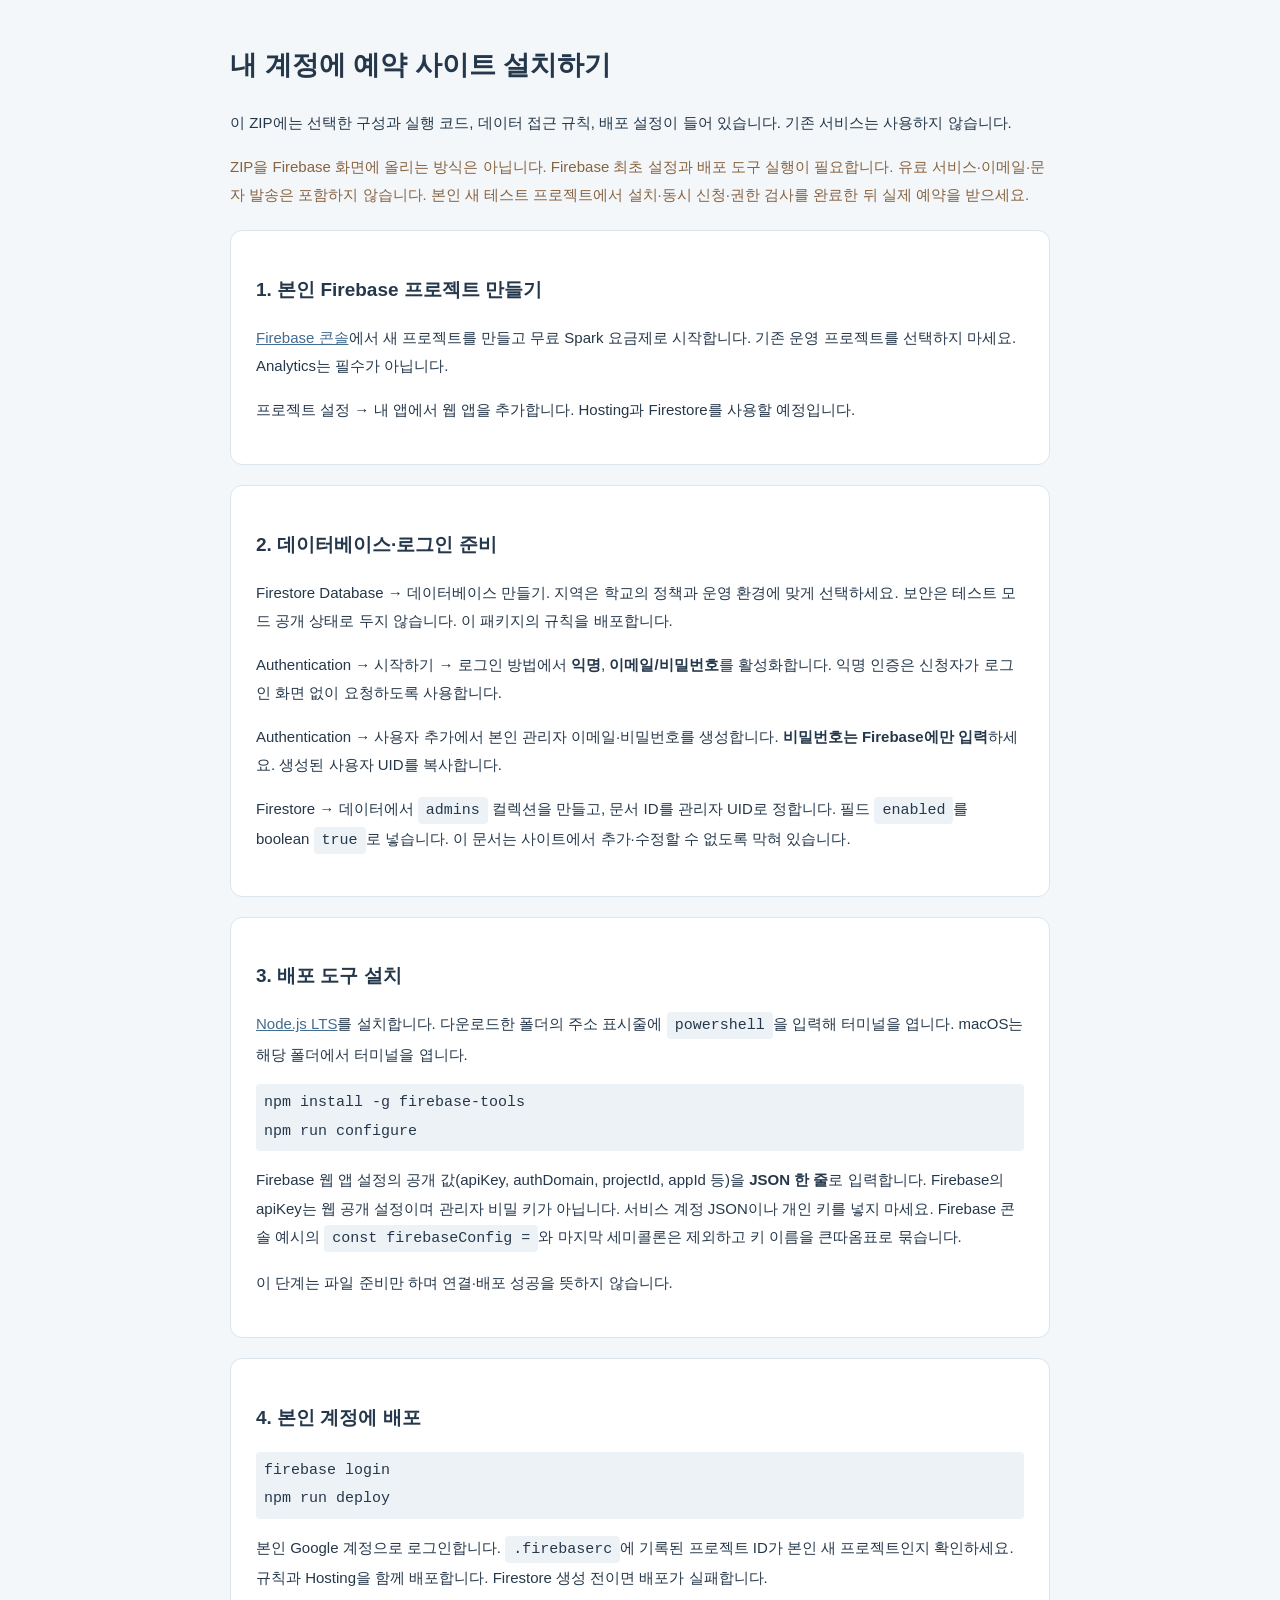
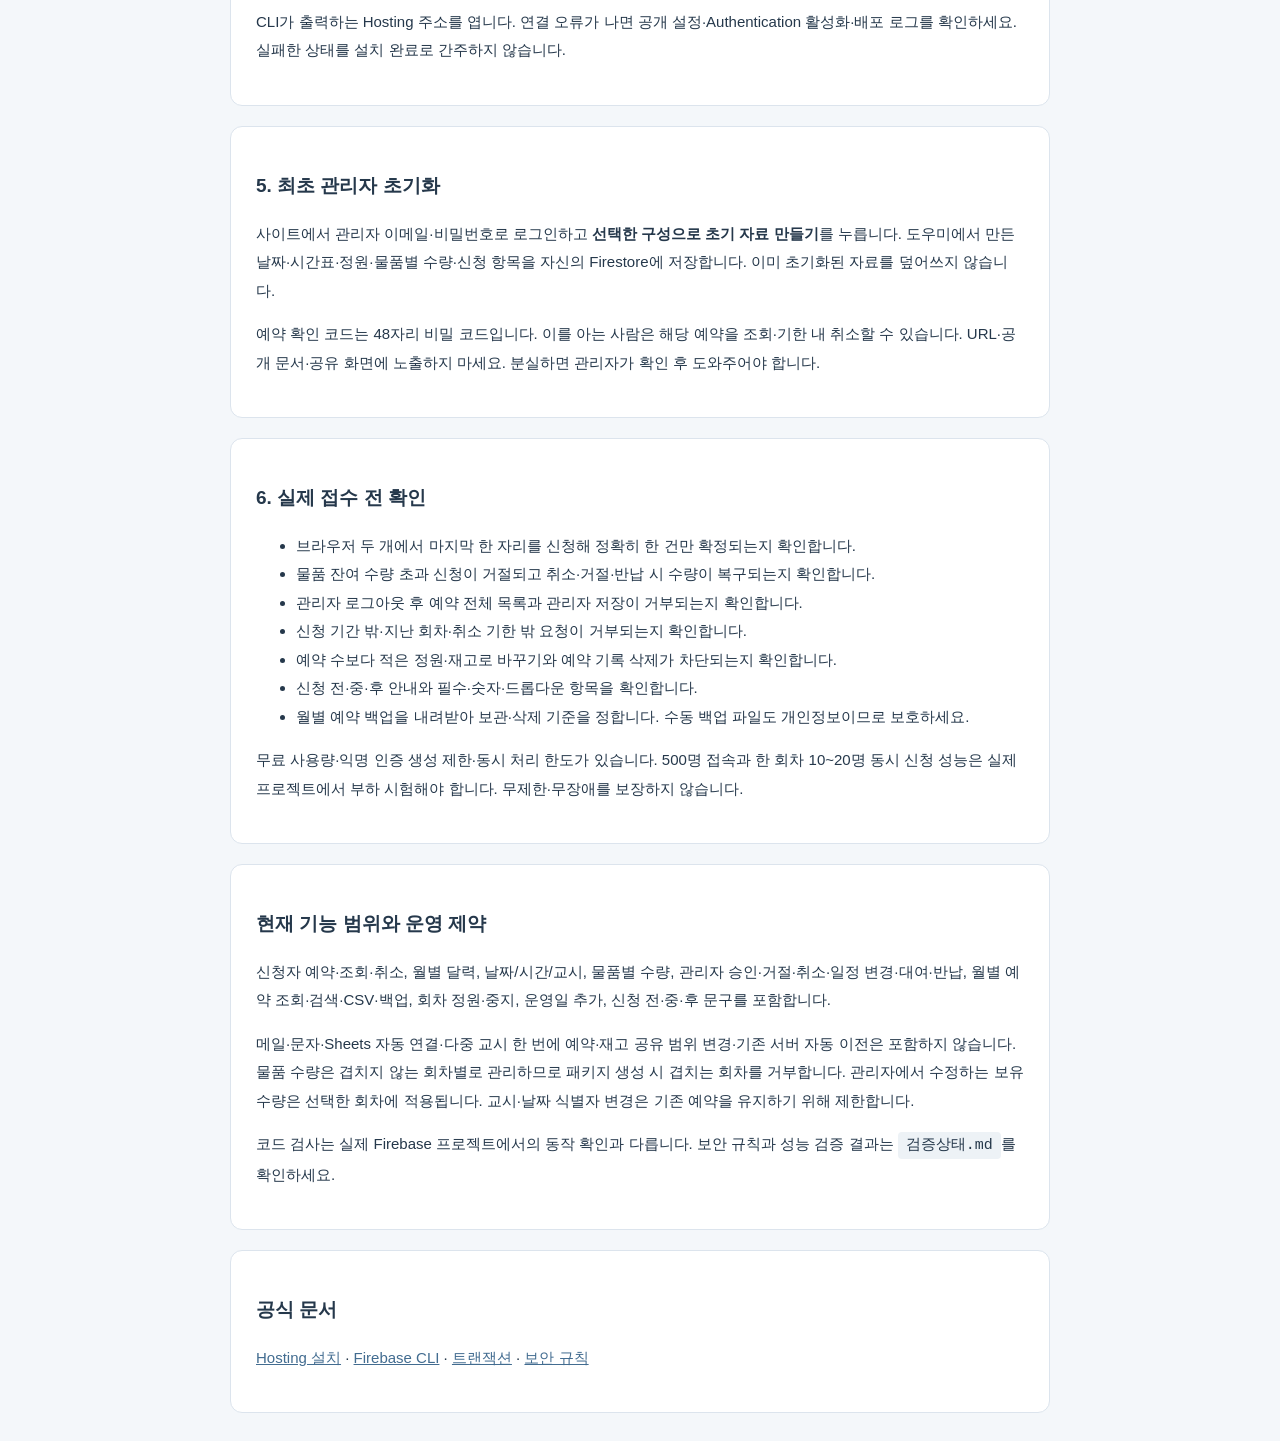
==== firebase-template/시작하기.html @ 532980a5 "Publish booking site builder with Firebase package downloads" ====
<!doctype html><html lang="ko"><meta charset="utf-8"><meta name="viewport" content="width=device-width,initial-scale=1"><title>내 Firebase에 예약 사이트 설치하기</title><style>body{font:15px/1.9 'Malgun Gothic',sans-serif;margin:40px auto;max-width:820px;padding:0 22px;color:#25384b;background:#f4f7fa}section{background:#fff;padding:25px;margin:20px 0;border:1px solid #dce4ed;border-radius:12px}h1{font-size:27px}h2{font-size:19px}code,pre{background:#edf2f6;padding:5px 8px;border-radius:4px;white-space:pre-wrap}a{color:#426c90}.note{color:#876340}</style><h1>내 계정에 예약 사이트 설치하기</h1><p>이 ZIP에는 선택한 구성과 실행 코드, 데이터 접근 규칙, 배포 설정이 들어 있습니다. 기존 서비스는 사용하지 않습니다.</p><p class="note">ZIP을 Firebase 화면에 올리는 방식은 아닙니다. Firebase 최초 설정과 배포 도구 실행이 필요합니다. 유료 서비스·이메일·문자 발송은 포함하지 않습니다. 본인 새 테스트 프로젝트에서 설치·동시 신청·권한 검사를 완료한 뒤 실제 예약을 받으세요.</p><section><h2>1. 본인 Firebase 프로젝트 만들기</h2><p><a href="https://console.firebase.google.com/" target="_blank" rel="noopener">Firebase 콘솔</a>에서 새 프로젝트를 만들고 무료 Spark 요금제로 시작합니다. 기존 운영 프로젝트를 선택하지 마세요. Analytics는 필수가 아닙니다.</p><p>프로젝트 설정 → 내 앱에서 웹 앱을 추가합니다. Hosting과 Firestore를 사용할 예정입니다.</p></section><section><h2>2. 데이터베이스·로그인 준비</h2><p>Firestore Database → 데이터베이스 만들기. 지역은 학교의 정책과 운영 환경에 맞게 선택하세요. 보안은 테스트 모드 공개 상태로 두지 않습니다. 이 패키지의 규칙을 배포합니다.</p><p>Authentication → 시작하기 → 로그인 방법에서 <strong>익명</strong>, <strong>이메일/비밀번호</strong>를 활성화합니다. 익명 인증은 신청자가 로그인 화면 없이 요청하도록 사용합니다.</p><p>Authentication → 사용자 추가에서 본인 관리자 이메일·비밀번호를 생성합니다. <strong>비밀번호는 Firebase에만 입력</strong>하세요. 생성된 사용자 UID를 복사합니다.</p><p>Firestore → 데이터에서 <code>admins</code> 컬렉션을 만들고, 문서 ID를 관리자 UID로 정합니다. 필드 <code>enabled</code>를 boolean <code>true</code>로 넣습니다. 이 문서는 사이트에서 추가·수정할 수 없도록 막혀 있습니다.</p></section><section><h2>3. 배포 도구 설치</h2><p><a href="https://nodejs.org/" target="_blank" rel="noopener">Node.js LTS</a>를 설치합니다. 다운로드한 폴더의 주소 표시줄에 <code>powershell</code>을 입력해 터미널을 엽니다. macOS는 해당 폴더에서 터미널을 엽니다.</p><pre>npm install -g firebase-tools
npm run configure</pre><p>Firebase 웹 앱 설정의 공개 값(apiKey, authDomain, projectId, appId 등)을 <strong>JSON 한 줄</strong>로 입력합니다. Firebase의 apiKey는 웹 공개 설정이며 관리자 비밀 키가 아닙니다. 서비스 계정 JSON이나 개인 키를 넣지 마세요. Firebase 콘솔 예시의 <code>const firebaseConfig =</code>와 마지막 세미콜론은 제외하고 키 이름을 큰따옴표로 묶습니다.</p><p>이 단계는 파일 준비만 하며 연결·배포 성공을 뜻하지 않습니다.</p></section><section><h2>4. 본인 계정에 배포</h2><pre>firebase login
npm run deploy</pre><p>본인 Google 계정으로 로그인합니다. <code>.firebaserc</code>에 기록된 프로젝트 ID가 본인 새 프로젝트인지 확인하세요. 규칙과 Hosting을 함께 배포합니다. Firestore 생성 전이면 배포가 실패합니다.</p><p>CLI가 출력하는 Hosting 주소를 엽니다. 연결 오류가 나면 공개 설정·Authentication 활성화·배포 로그를 확인하세요. 실패한 상태를 설치 완료로 간주하지 않습니다.</p></section><section><h2>5. 최초 관리자 초기화</h2><p>사이트에서 관리자 이메일·비밀번호로 로그인하고 <strong>선택한 구성으로 초기 자료 만들기</strong>를 누릅니다. 도우미에서 만든 날짜·시간표·정원·물품별 수량·신청 항목을 자신의 Firestore에 저장합니다. 이미 초기화된 자료를 덮어쓰지 않습니다.</p><p>예약 확인 코드는 48자리 비밀 코드입니다. 이를 아는 사람은 해당 예약을 조회·기한 내 취소할 수 있습니다. URL·공개 문서·공유 화면에 노출하지 마세요. 분실하면 관리자가 확인 후 도와주어야 합니다.</p></section><section><h2>6. 실제 접수 전 확인</h2><ul><li>브라우저 두 개에서 마지막 한 자리를 신청해 정확히 한 건만 확정되는지 확인합니다.</li><li>물품 잔여 수량 초과 신청이 거절되고 취소·거절·반납 시 수량이 복구되는지 확인합니다.</li><li>관리자 로그아웃 후 예약 전체 목록과 관리자 저장이 거부되는지 확인합니다.</li><li>신청 기간 밖·지난 회차·취소 기한 밖 요청이 거부되는지 확인합니다.</li><li>예약 수보다 적은 정원·재고로 바꾸기와 예약 기록 삭제가 차단되는지 확인합니다.</li><li>신청 전·중·후 안내와 필수·숫자·드롭다운 항목을 확인합니다.</li><li>월별 예약 백업을 내려받아 보관·삭제 기준을 정합니다. 수동 백업 파일도 개인정보이므로 보호하세요.</li></ul><p>무료 사용량·익명 인증 생성 제한·동시 처리 한도가 있습니다. 500명 접속과 한 회차 10~20명 동시 신청 성능은 실제 프로젝트에서 부하 시험해야 합니다. 무제한·무장애를 보장하지 않습니다.</p></section><section><h2>현재 기능 범위와 운영 제약</h2><p>신청자 예약·조회·취소, 월별 달력, 날짜/시간/교시, 물품별 수량, 관리자 승인·거절·취소·일정 변경·대여·반납, 월별 예약 조회·검색·CSV·백업, 회차 정원·중지, 운영일 추가, 신청 전·중·후 문구를 포함합니다.</p><p>메일·문자·Sheets 자동 연결·다중 교시 한 번에 예약·재고 공유 범위 변경·기존 서버 자동 이전은 포함하지 않습니다. 물품 수량은 겹치지 않는 회차별로 관리하므로 패키지 생성 시 겹치는 회차를 거부합니다. 관리자에서 수정하는 보유 수량은 선택한 회차에 적용됩니다. 교시·날짜 식별자 변경은 기존 예약을 유지하기 위해 제한합니다.</p><p>코드 검사는 실제 Firebase 프로젝트에서의 동작 확인과 다릅니다. 보안 규칙과 성능 검증 결과는 <code>검증상태.md</code>를 확인하세요.</p></section><section><h2>공식 문서</h2><p><a href="https://firebase.google.com/docs/hosting/quickstart">Hosting 설치</a> · <a href="https://firebase.google.com/docs/cli">Firebase CLI</a> · <a href="https://firebase.google.com/docs/firestore/manage-data/transactions">트랜잭션</a> · <a href="https://firebase.google.com/docs/firestore/security/rules-conditions">보안 규칙</a></p></section></html>
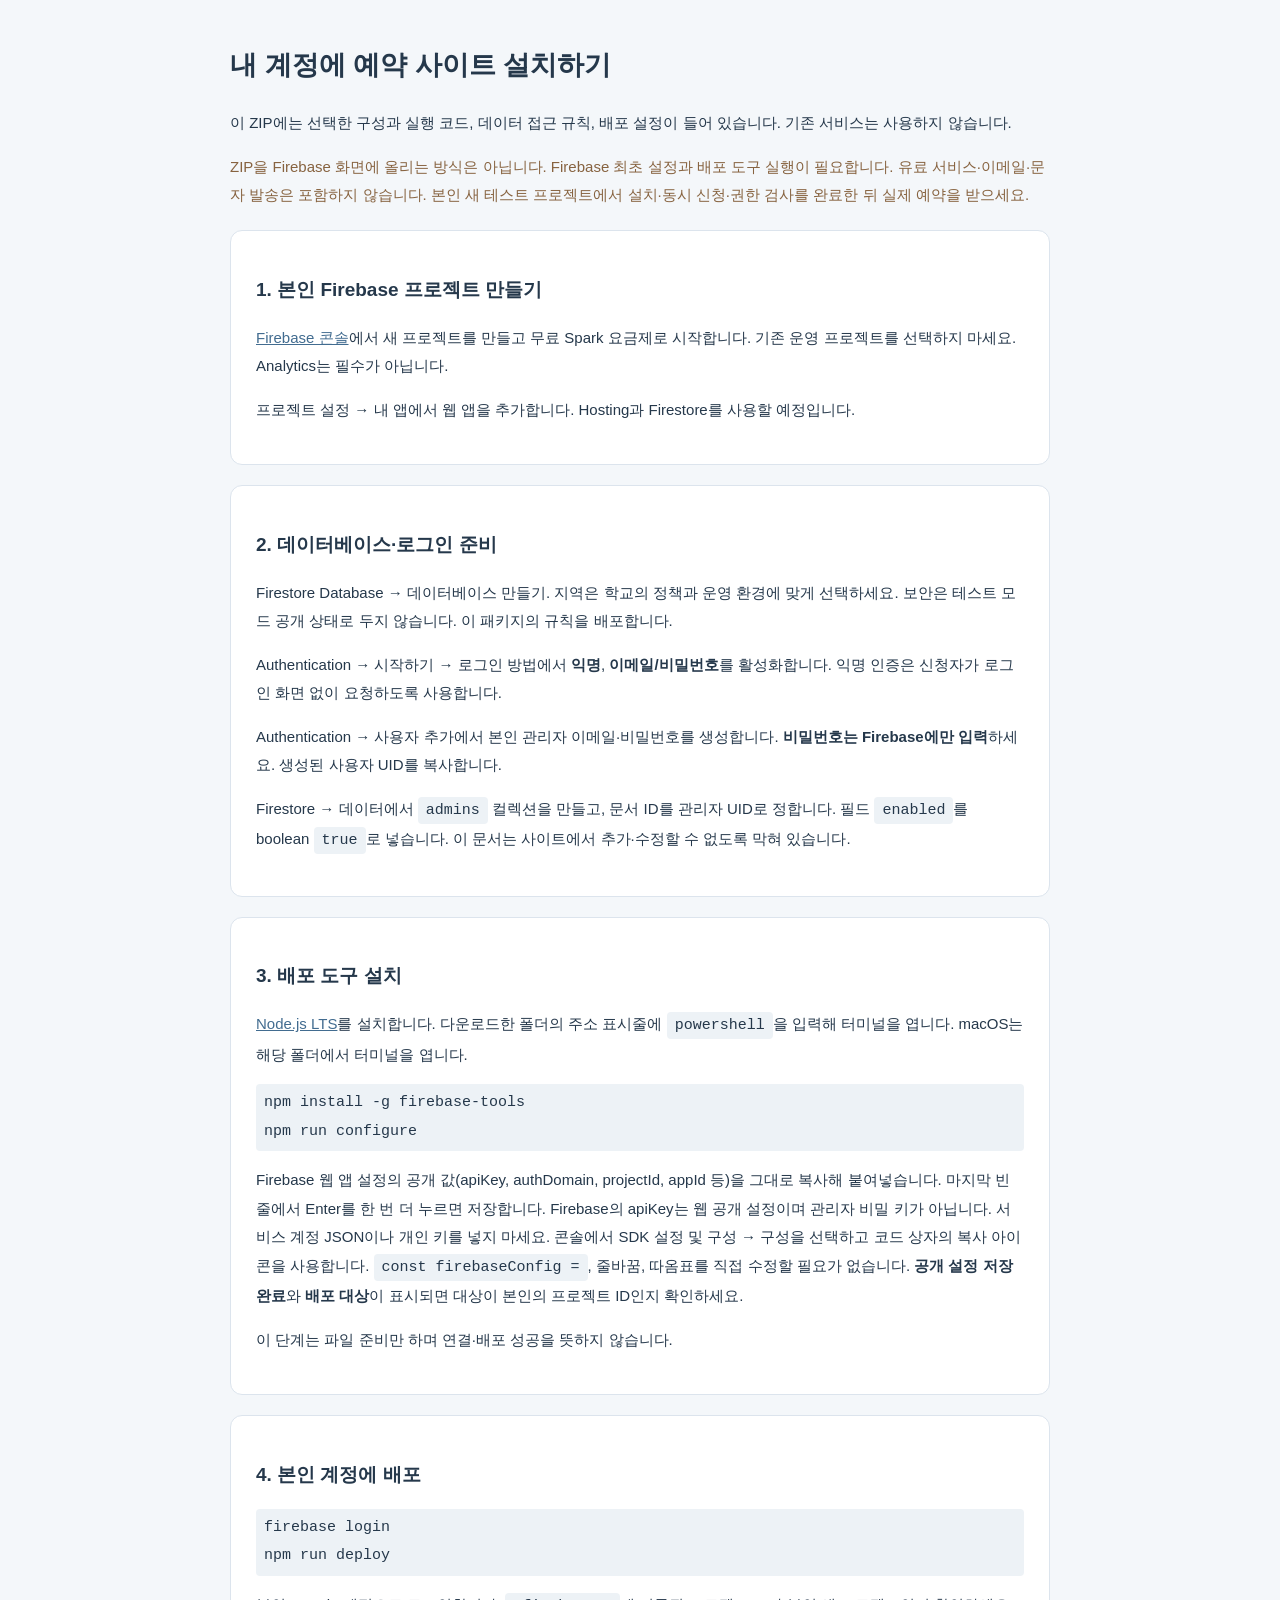
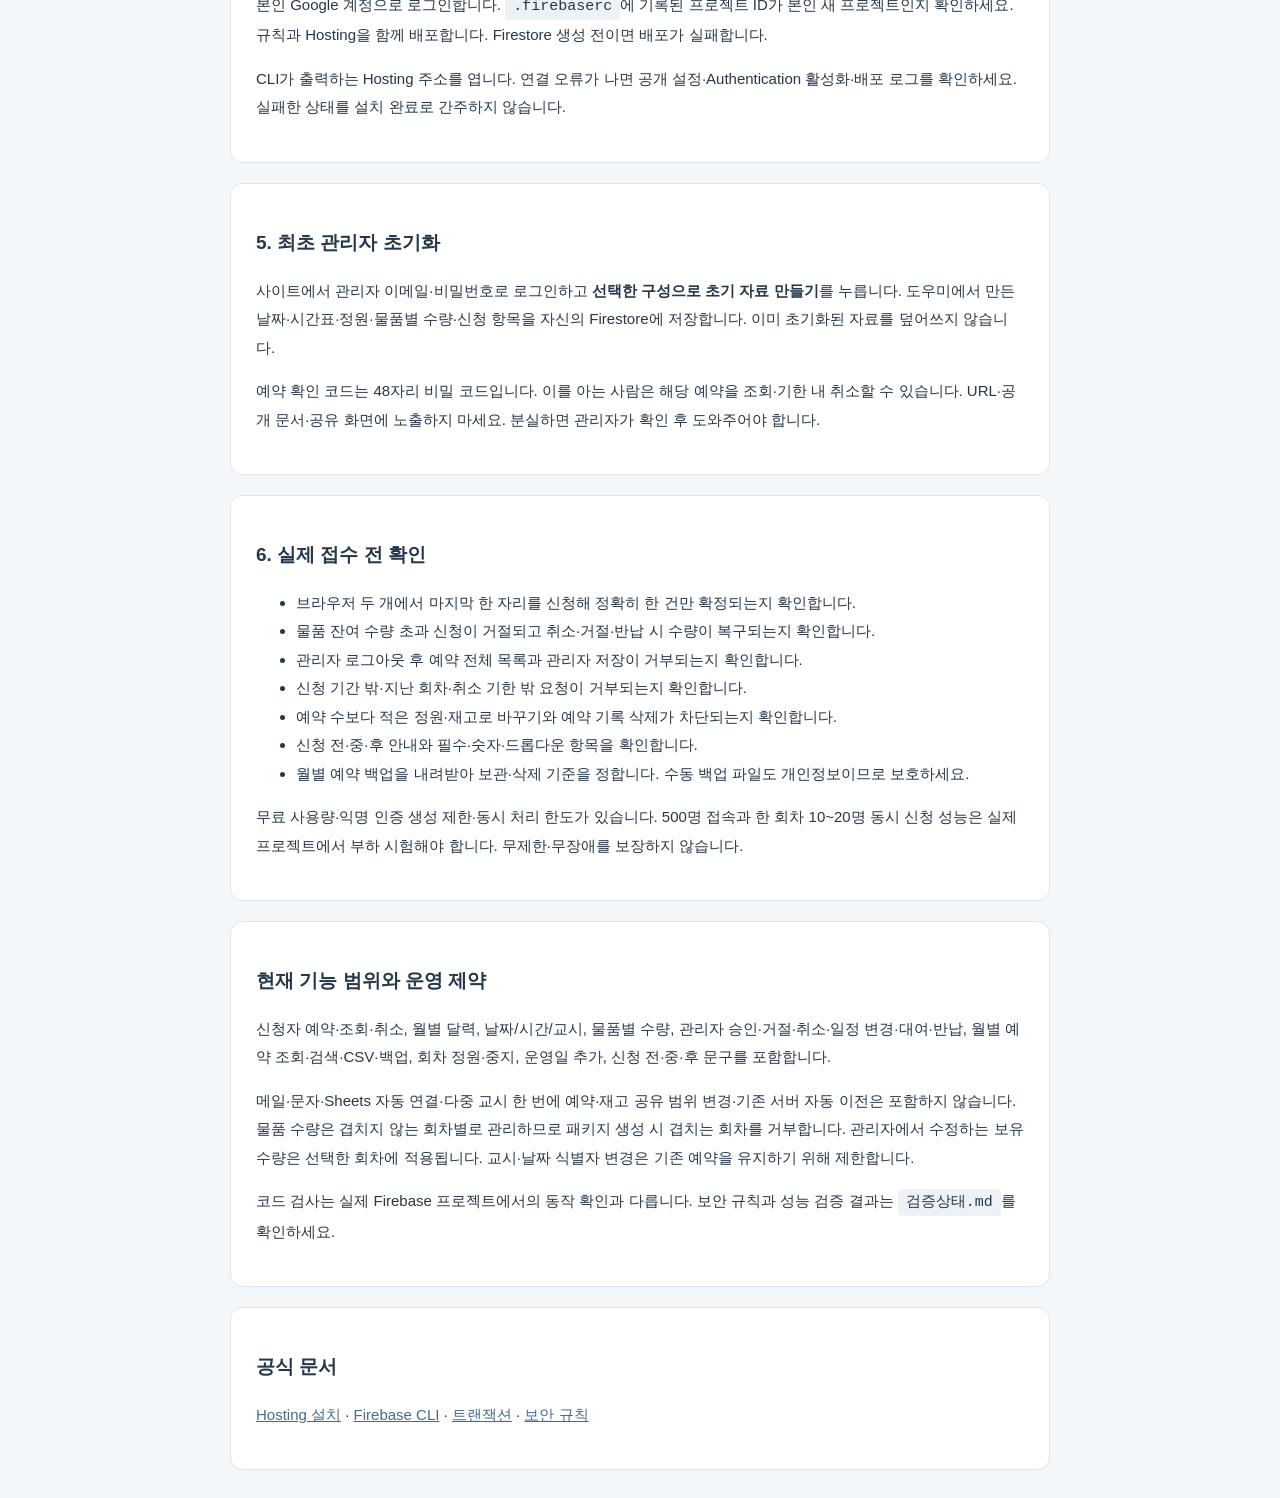
==== commit 967e4ac8: "Update generated sites with reservation links and simpler setup" ====
--- a/firebase-template/시작하기.html
+++ b/firebase-template/시작하기.html
@@ -1,3 +1,3 @@
 <!doctype html><html lang="ko"><meta charset="utf-8"><meta name="viewport" content="width=device-width,initial-scale=1"><title>내 Firebase에 예약 사이트 설치하기</title><style>body{font:15px/1.9 'Malgun Gothic',sans-serif;margin:40px auto;max-width:820px;padding:0 22px;color:#25384b;background:#f4f7fa}section{background:#fff;padding:25px;margin:20px 0;border:1px solid #dce4ed;border-radius:12px}h1{font-size:27px}h2{font-size:19px}code,pre{background:#edf2f6;padding:5px 8px;border-radius:4px;white-space:pre-wrap}a{color:#426c90}.note{color:#876340}</style><h1>내 계정에 예약 사이트 설치하기</h1><p>이 ZIP에는 선택한 구성과 실행 코드, 데이터 접근 규칙, 배포 설정이 들어 있습니다. 기존 서비스는 사용하지 않습니다.</p><p class="note">ZIP을 Firebase 화면에 올리는 방식은 아닙니다. Firebase 최초 설정과 배포 도구 실행이 필요합니다. 유료 서비스·이메일·문자 발송은 포함하지 않습니다. 본인 새 테스트 프로젝트에서 설치·동시 신청·권한 검사를 완료한 뒤 실제 예약을 받으세요.</p><section><h2>1. 본인 Firebase 프로젝트 만들기</h2><p><a href="https://console.firebase.google.com/" target="_blank" rel="noopener">Firebase 콘솔</a>에서 새 프로젝트를 만들고 무료 Spark 요금제로 시작합니다. 기존 운영 프로젝트를 선택하지 마세요. Analytics는 필수가 아닙니다.</p><p>프로젝트 설정 → 내 앱에서 웹 앱을 추가합니다. Hosting과 Firestore를 사용할 예정입니다.</p></section><section><h2>2. 데이터베이스·로그인 준비</h2><p>Firestore Database → 데이터베이스 만들기. 지역은 학교의 정책과 운영 환경에 맞게 선택하세요. 보안은 테스트 모드 공개 상태로 두지 않습니다. 이 패키지의 규칙을 배포합니다.</p><p>Authentication → 시작하기 → 로그인 방법에서 <strong>익명</strong>, <strong>이메일/비밀번호</strong>를 활성화합니다. 익명 인증은 신청자가 로그인 화면 없이 요청하도록 사용합니다.</p><p>Authentication → 사용자 추가에서 본인 관리자 이메일·비밀번호를 생성합니다. <strong>비밀번호는 Firebase에만 입력</strong>하세요. 생성된 사용자 UID를 복사합니다.</p><p>Firestore → 데이터에서 <code>admins</code> 컬렉션을 만들고, 문서 ID를 관리자 UID로 정합니다. 필드 <code>enabled</code>를 boolean <code>true</code>로 넣습니다. 이 문서는 사이트에서 추가·수정할 수 없도록 막혀 있습니다.</p></section><section><h2>3. 배포 도구 설치</h2><p><a href="https://nodejs.org/" target="_blank" rel="noopener">Node.js LTS</a>를 설치합니다. 다운로드한 폴더의 주소 표시줄에 <code>powershell</code>을 입력해 터미널을 엽니다. macOS는 해당 폴더에서 터미널을 엽니다.</p><pre>npm install -g firebase-tools
-npm run configure</pre><p>Firebase 웹 앱 설정의 공개 값(apiKey, authDomain, projectId, appId 등)을 <strong>JSON 한 줄</strong>로 입력합니다. Firebase의 apiKey는 웹 공개 설정이며 관리자 비밀 키가 아닙니다. 서비스 계정 JSON이나 개인 키를 넣지 마세요. Firebase 콘솔 예시의 <code>const firebaseConfig =</code>와 마지막 세미콜론은 제외하고 키 이름을 큰따옴표로 묶습니다.</p><p>이 단계는 파일 준비만 하며 연결·배포 성공을 뜻하지 않습니다.</p></section><section><h2>4. 본인 계정에 배포</h2><pre>firebase login
+npm run configure</pre><p>Firebase 웹 앱 설정의 공개 값(apiKey, authDomain, projectId, appId 등)을 그대로 복사해 붙여넣습니다. 마지막 빈 줄에서 Enter를 한 번 더 누르면 저장합니다. Firebase의 apiKey는 웹 공개 설정이며 관리자 비밀 키가 아닙니다. 서비스 계정 JSON이나 개인 키를 넣지 마세요. 콘솔에서 SDK 설정 및 구성 → 구성을 선택하고 코드 상자의 복사 아이콘을 사용합니다. <code>const firebaseConfig =</code>, 줄바꿈, 따옴표를 직접 수정할 필요가 없습니다. <strong>공개 설정 저장 완료</strong>와 <strong>배포 대상</strong>이 표시되면 대상이 본인의 프로젝트 ID인지 확인하세요.</p><p>이 단계는 파일 준비만 하며 연결·배포 성공을 뜻하지 않습니다.</p></section><section><h2>4. 본인 계정에 배포</h2><pre>firebase login
 npm run deploy</pre><p>본인 Google 계정으로 로그인합니다. <code>.firebaserc</code>에 기록된 프로젝트 ID가 본인 새 프로젝트인지 확인하세요. 규칙과 Hosting을 함께 배포합니다. Firestore 생성 전이면 배포가 실패합니다.</p><p>CLI가 출력하는 Hosting 주소를 엽니다. 연결 오류가 나면 공개 설정·Authentication 활성화·배포 로그를 확인하세요. 실패한 상태를 설치 완료로 간주하지 않습니다.</p></section><section><h2>5. 최초 관리자 초기화</h2><p>사이트에서 관리자 이메일·비밀번호로 로그인하고 <strong>선택한 구성으로 초기 자료 만들기</strong>를 누릅니다. 도우미에서 만든 날짜·시간표·정원·물품별 수량·신청 항목을 자신의 Firestore에 저장합니다. 이미 초기화된 자료를 덮어쓰지 않습니다.</p><p>예약 확인 코드는 48자리 비밀 코드입니다. 이를 아는 사람은 해당 예약을 조회·기한 내 취소할 수 있습니다. URL·공개 문서·공유 화면에 노출하지 마세요. 분실하면 관리자가 확인 후 도와주어야 합니다.</p></section><section><h2>6. 실제 접수 전 확인</h2><ul><li>브라우저 두 개에서 마지막 한 자리를 신청해 정확히 한 건만 확정되는지 확인합니다.</li><li>물품 잔여 수량 초과 신청이 거절되고 취소·거절·반납 시 수량이 복구되는지 확인합니다.</li><li>관리자 로그아웃 후 예약 전체 목록과 관리자 저장이 거부되는지 확인합니다.</li><li>신청 기간 밖·지난 회차·취소 기한 밖 요청이 거부되는지 확인합니다.</li><li>예약 수보다 적은 정원·재고로 바꾸기와 예약 기록 삭제가 차단되는지 확인합니다.</li><li>신청 전·중·후 안내와 필수·숫자·드롭다운 항목을 확인합니다.</li><li>월별 예약 백업을 내려받아 보관·삭제 기준을 정합니다. 수동 백업 파일도 개인정보이므로 보호하세요.</li></ul><p>무료 사용량·익명 인증 생성 제한·동시 처리 한도가 있습니다. 500명 접속과 한 회차 10~20명 동시 신청 성능은 실제 프로젝트에서 부하 시험해야 합니다. 무제한·무장애를 보장하지 않습니다.</p></section><section><h2>현재 기능 범위와 운영 제약</h2><p>신청자 예약·조회·취소, 월별 달력, 날짜/시간/교시, 물품별 수량, 관리자 승인·거절·취소·일정 변경·대여·반납, 월별 예약 조회·검색·CSV·백업, 회차 정원·중지, 운영일 추가, 신청 전·중·후 문구를 포함합니다.</p><p>메일·문자·Sheets 자동 연결·다중 교시 한 번에 예약·재고 공유 범위 변경·기존 서버 자동 이전은 포함하지 않습니다. 물품 수량은 겹치지 않는 회차별로 관리하므로 패키지 생성 시 겹치는 회차를 거부합니다. 관리자에서 수정하는 보유 수량은 선택한 회차에 적용됩니다. 교시·날짜 식별자 변경은 기존 예약을 유지하기 위해 제한합니다.</p><p>코드 검사는 실제 Firebase 프로젝트에서의 동작 확인과 다릅니다. 보안 규칙과 성능 검증 결과는 <code>검증상태.md</code>를 확인하세요.</p></section><section><h2>공식 문서</h2><p><a href="https://firebase.google.com/docs/hosting/quickstart">Hosting 설치</a> · <a href="https://firebase.google.com/docs/cli">Firebase CLI</a> · <a href="https://firebase.google.com/docs/firestore/manage-data/transactions">트랜잭션</a> · <a href="https://firebase.google.com/docs/firestore/security/rules-conditions">보안 규칙</a></p></section></html>
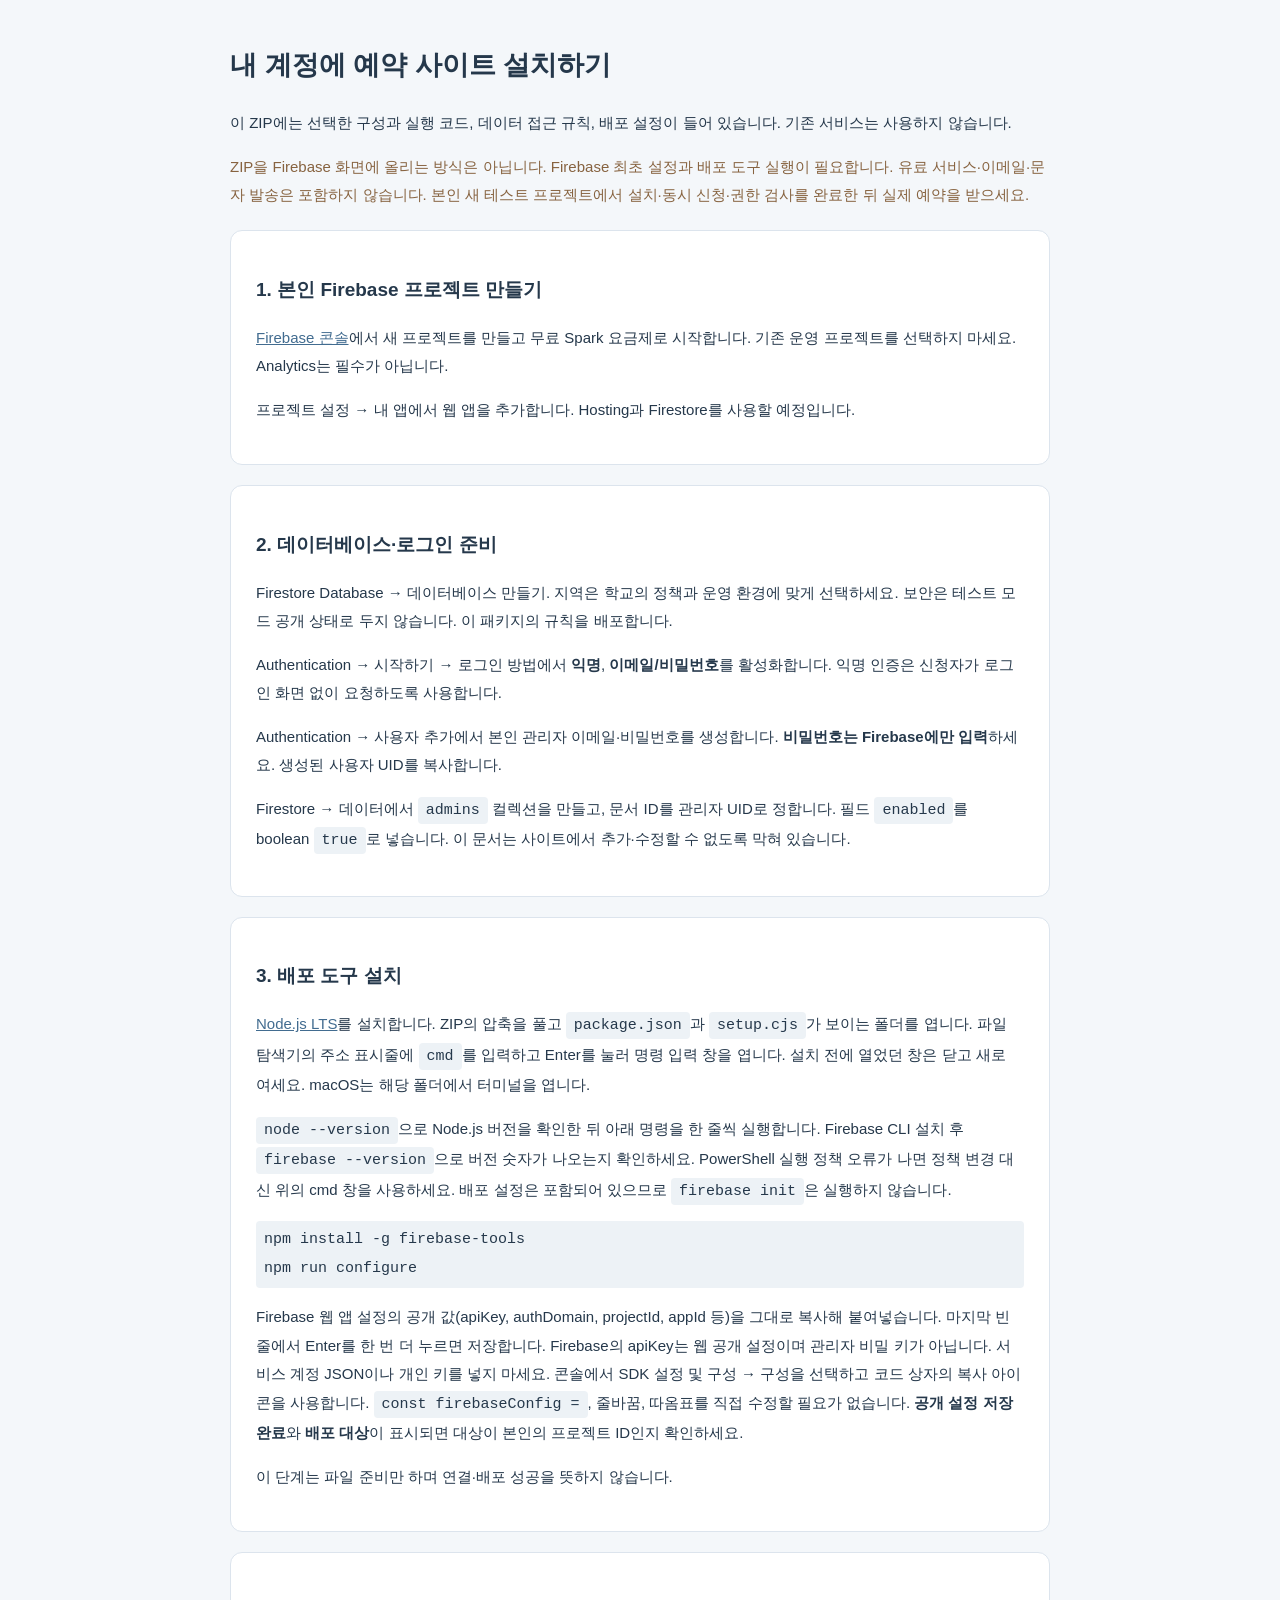
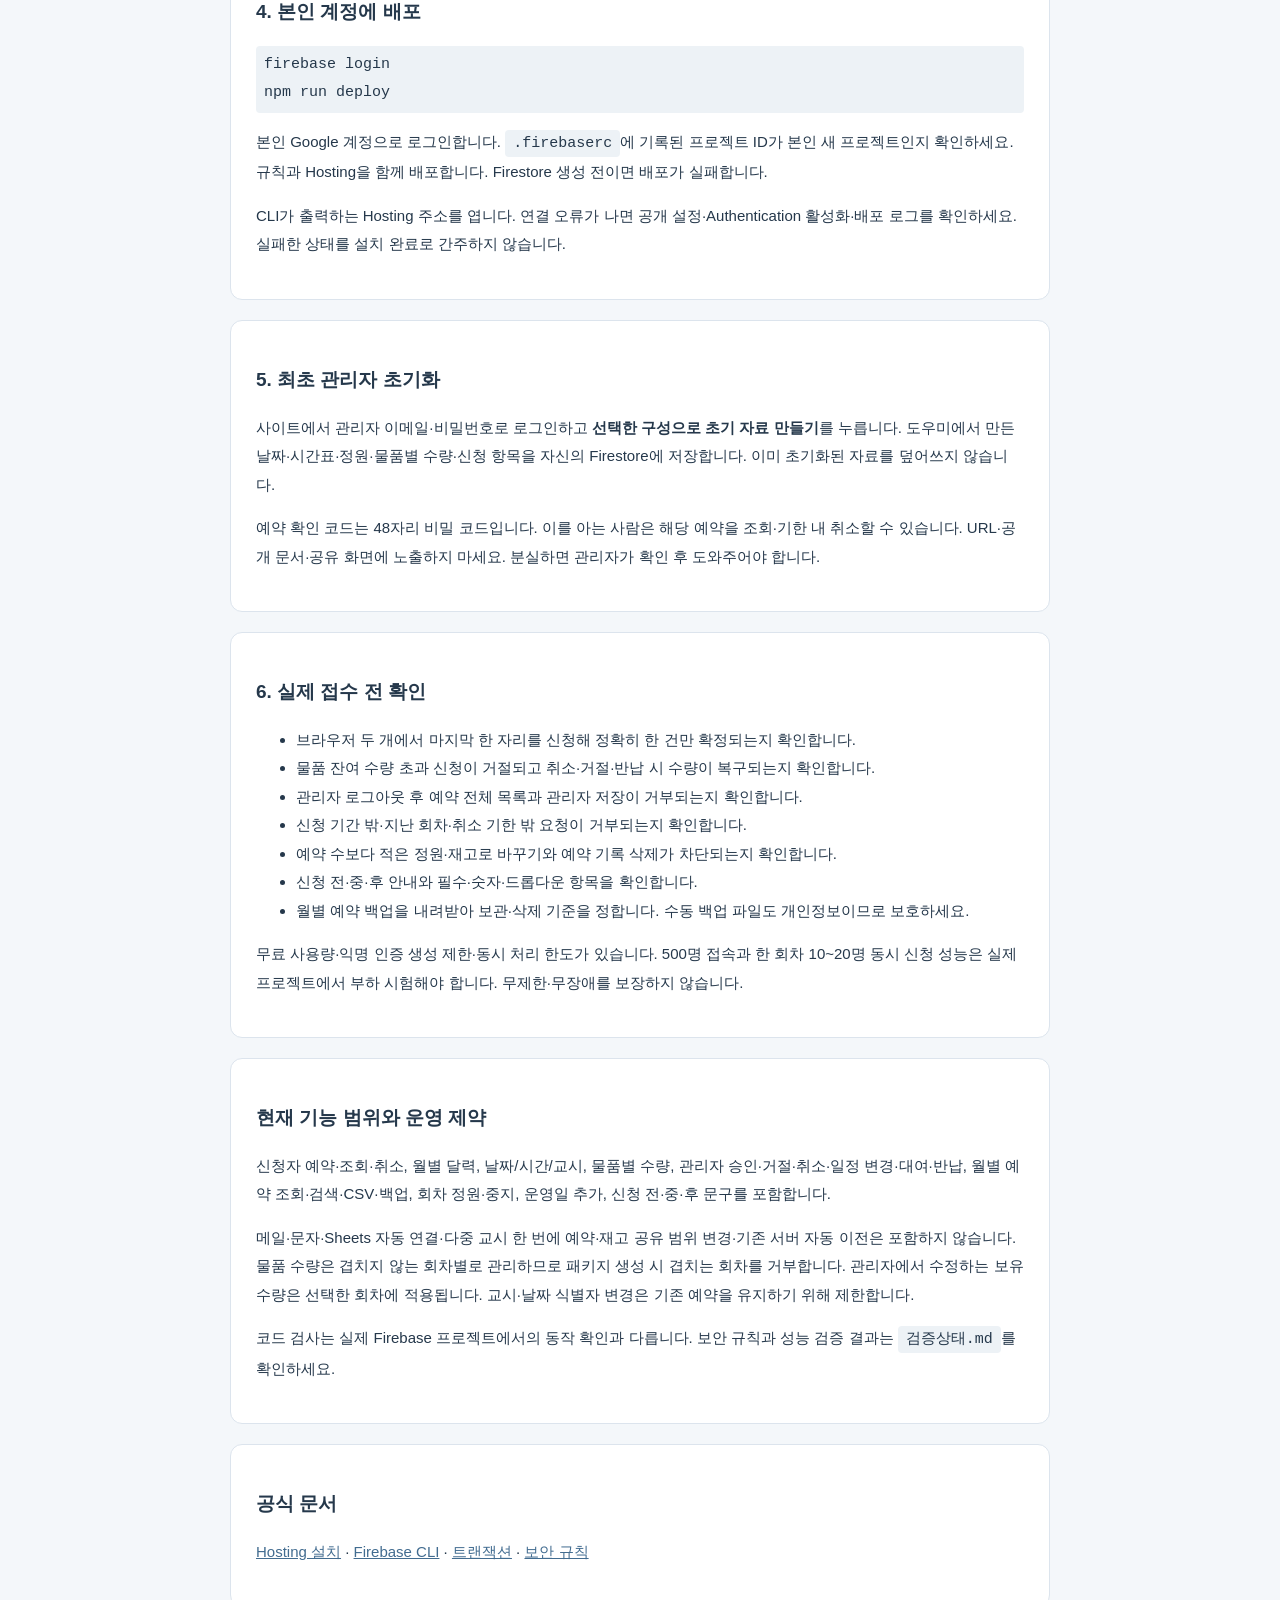
==== commit bfdcea42: "Complete installation walkthrough with reviewed screenshots" ====
--- a/firebase-template/시작하기.html
+++ b/firebase-template/시작하기.html
@@ -1,3 +1,3 @@
-<!doctype html><html lang="ko"><meta charset="utf-8"><meta name="viewport" content="width=device-width,initial-scale=1"><title>내 Firebase에 예약 사이트 설치하기</title><style>body{font:15px/1.9 'Malgun Gothic',sans-serif;margin:40px auto;max-width:820px;padding:0 22px;color:#25384b;background:#f4f7fa}section{background:#fff;padding:25px;margin:20px 0;border:1px solid #dce4ed;border-radius:12px}h1{font-size:27px}h2{font-size:19px}code,pre{background:#edf2f6;padding:5px 8px;border-radius:4px;white-space:pre-wrap}a{color:#426c90}.note{color:#876340}</style><h1>내 계정에 예약 사이트 설치하기</h1><p>이 ZIP에는 선택한 구성과 실행 코드, 데이터 접근 규칙, 배포 설정이 들어 있습니다. 기존 서비스는 사용하지 않습니다.</p><p class="note">ZIP을 Firebase 화면에 올리는 방식은 아닙니다. Firebase 최초 설정과 배포 도구 실행이 필요합니다. 유료 서비스·이메일·문자 발송은 포함하지 않습니다. 본인 새 테스트 프로젝트에서 설치·동시 신청·권한 검사를 완료한 뒤 실제 예약을 받으세요.</p><section><h2>1. 본인 Firebase 프로젝트 만들기</h2><p><a href="https://console.firebase.google.com/" target="_blank" rel="noopener">Firebase 콘솔</a>에서 새 프로젝트를 만들고 무료 Spark 요금제로 시작합니다. 기존 운영 프로젝트를 선택하지 마세요. Analytics는 필수가 아닙니다.</p><p>프로젝트 설정 → 내 앱에서 웹 앱을 추가합니다. Hosting과 Firestore를 사용할 예정입니다.</p></section><section><h2>2. 데이터베이스·로그인 준비</h2><p>Firestore Database → 데이터베이스 만들기. 지역은 학교의 정책과 운영 환경에 맞게 선택하세요. 보안은 테스트 모드 공개 상태로 두지 않습니다. 이 패키지의 규칙을 배포합니다.</p><p>Authentication → 시작하기 → 로그인 방법에서 <strong>익명</strong>, <strong>이메일/비밀번호</strong>를 활성화합니다. 익명 인증은 신청자가 로그인 화면 없이 요청하도록 사용합니다.</p><p>Authentication → 사용자 추가에서 본인 관리자 이메일·비밀번호를 생성합니다. <strong>비밀번호는 Firebase에만 입력</strong>하세요. 생성된 사용자 UID를 복사합니다.</p><p>Firestore → 데이터에서 <code>admins</code> 컬렉션을 만들고, 문서 ID를 관리자 UID로 정합니다. 필드 <code>enabled</code>를 boolean <code>true</code>로 넣습니다. 이 문서는 사이트에서 추가·수정할 수 없도록 막혀 있습니다.</p></section><section><h2>3. 배포 도구 설치</h2><p><a href="https://nodejs.org/" target="_blank" rel="noopener">Node.js LTS</a>를 설치합니다. 다운로드한 폴더의 주소 표시줄에 <code>powershell</code>을 입력해 터미널을 엽니다. macOS는 해당 폴더에서 터미널을 엽니다.</p><pre>npm install -g firebase-tools
+<!doctype html><html lang="ko"><meta charset="utf-8"><meta name="viewport" content="width=device-width,initial-scale=1"><title>내 Firebase에 예약 사이트 설치하기</title><style>body{font:15px/1.9 'Malgun Gothic',sans-serif;margin:40px auto;max-width:820px;padding:0 22px;color:#25384b;background:#f4f7fa}section{background:#fff;padding:25px;margin:20px 0;border:1px solid #dce4ed;border-radius:12px}h1{font-size:27px}h2{font-size:19px}code,pre{background:#edf2f6;padding:5px 8px;border-radius:4px;white-space:pre-wrap}a{color:#426c90}.note{color:#876340}</style><h1>내 계정에 예약 사이트 설치하기</h1><p>이 ZIP에는 선택한 구성과 실행 코드, 데이터 접근 규칙, 배포 설정이 들어 있습니다. 기존 서비스는 사용하지 않습니다.</p><p class="note">ZIP을 Firebase 화면에 올리는 방식은 아닙니다. Firebase 최초 설정과 배포 도구 실행이 필요합니다. 유료 서비스·이메일·문자 발송은 포함하지 않습니다. 본인 새 테스트 프로젝트에서 설치·동시 신청·권한 검사를 완료한 뒤 실제 예약을 받으세요.</p><section><h2>1. 본인 Firebase 프로젝트 만들기</h2><p><a href="https://console.firebase.google.com/" target="_blank" rel="noopener">Firebase 콘솔</a>에서 새 프로젝트를 만들고 무료 Spark 요금제로 시작합니다. 기존 운영 프로젝트를 선택하지 마세요. Analytics는 필수가 아닙니다.</p><p>프로젝트 설정 → 내 앱에서 웹 앱을 추가합니다. Hosting과 Firestore를 사용할 예정입니다.</p></section><section><h2>2. 데이터베이스·로그인 준비</h2><p>Firestore Database → 데이터베이스 만들기. 지역은 학교의 정책과 운영 환경에 맞게 선택하세요. 보안은 테스트 모드 공개 상태로 두지 않습니다. 이 패키지의 규칙을 배포합니다.</p><p>Authentication → 시작하기 → 로그인 방법에서 <strong>익명</strong>, <strong>이메일/비밀번호</strong>를 활성화합니다. 익명 인증은 신청자가 로그인 화면 없이 요청하도록 사용합니다.</p><p>Authentication → 사용자 추가에서 본인 관리자 이메일·비밀번호를 생성합니다. <strong>비밀번호는 Firebase에만 입력</strong>하세요. 생성된 사용자 UID를 복사합니다.</p><p>Firestore → 데이터에서 <code>admins</code> 컬렉션을 만들고, 문서 ID를 관리자 UID로 정합니다. 필드 <code>enabled</code>를 boolean <code>true</code>로 넣습니다. 이 문서는 사이트에서 추가·수정할 수 없도록 막혀 있습니다.</p></section><section><h2>3. 배포 도구 설치</h2><p><a href="https://nodejs.org/" target="_blank" rel="noopener">Node.js LTS</a>를 설치합니다. ZIP의 압축을 풀고 <code>package.json</code>과 <code>setup.cjs</code>가 보이는 폴더를 엽니다. 파일 탐색기의 주소 표시줄에 <code>cmd</code>를 입력하고 Enter를 눌러 명령 입력 창을 엽니다. 설치 전에 열었던 창은 닫고 새로 여세요. macOS는 해당 폴더에서 터미널을 엽니다.</p><p><code>node --version</code>으로 Node.js 버전을 확인한 뒤 아래 명령을 한 줄씩 실행합니다. Firebase CLI 설치 후 <code>firebase --version</code>으로 버전 숫자가 나오는지 확인하세요. PowerShell 실행 정책 오류가 나면 정책 변경 대신 위의 cmd 창을 사용하세요. 배포 설정은 포함되어 있으므로 <code>firebase init</code>은 실행하지 않습니다.</p><pre>npm install -g firebase-tools
 npm run configure</pre><p>Firebase 웹 앱 설정의 공개 값(apiKey, authDomain, projectId, appId 등)을 그대로 복사해 붙여넣습니다. 마지막 빈 줄에서 Enter를 한 번 더 누르면 저장합니다. Firebase의 apiKey는 웹 공개 설정이며 관리자 비밀 키가 아닙니다. 서비스 계정 JSON이나 개인 키를 넣지 마세요. 콘솔에서 SDK 설정 및 구성 → 구성을 선택하고 코드 상자의 복사 아이콘을 사용합니다. <code>const firebaseConfig =</code>, 줄바꿈, 따옴표를 직접 수정할 필요가 없습니다. <strong>공개 설정 저장 완료</strong>와 <strong>배포 대상</strong>이 표시되면 대상이 본인의 프로젝트 ID인지 확인하세요.</p><p>이 단계는 파일 준비만 하며 연결·배포 성공을 뜻하지 않습니다.</p></section><section><h2>4. 본인 계정에 배포</h2><pre>firebase login
 npm run deploy</pre><p>본인 Google 계정으로 로그인합니다. <code>.firebaserc</code>에 기록된 프로젝트 ID가 본인 새 프로젝트인지 확인하세요. 규칙과 Hosting을 함께 배포합니다. Firestore 생성 전이면 배포가 실패합니다.</p><p>CLI가 출력하는 Hosting 주소를 엽니다. 연결 오류가 나면 공개 설정·Authentication 활성화·배포 로그를 확인하세요. 실패한 상태를 설치 완료로 간주하지 않습니다.</p></section><section><h2>5. 최초 관리자 초기화</h2><p>사이트에서 관리자 이메일·비밀번호로 로그인하고 <strong>선택한 구성으로 초기 자료 만들기</strong>를 누릅니다. 도우미에서 만든 날짜·시간표·정원·물품별 수량·신청 항목을 자신의 Firestore에 저장합니다. 이미 초기화된 자료를 덮어쓰지 않습니다.</p><p>예약 확인 코드는 48자리 비밀 코드입니다. 이를 아는 사람은 해당 예약을 조회·기한 내 취소할 수 있습니다. URL·공개 문서·공유 화면에 노출하지 마세요. 분실하면 관리자가 확인 후 도와주어야 합니다.</p></section><section><h2>6. 실제 접수 전 확인</h2><ul><li>브라우저 두 개에서 마지막 한 자리를 신청해 정확히 한 건만 확정되는지 확인합니다.</li><li>물품 잔여 수량 초과 신청이 거절되고 취소·거절·반납 시 수량이 복구되는지 확인합니다.</li><li>관리자 로그아웃 후 예약 전체 목록과 관리자 저장이 거부되는지 확인합니다.</li><li>신청 기간 밖·지난 회차·취소 기한 밖 요청이 거부되는지 확인합니다.</li><li>예약 수보다 적은 정원·재고로 바꾸기와 예약 기록 삭제가 차단되는지 확인합니다.</li><li>신청 전·중·후 안내와 필수·숫자·드롭다운 항목을 확인합니다.</li><li>월별 예약 백업을 내려받아 보관·삭제 기준을 정합니다. 수동 백업 파일도 개인정보이므로 보호하세요.</li></ul><p>무료 사용량·익명 인증 생성 제한·동시 처리 한도가 있습니다. 500명 접속과 한 회차 10~20명 동시 신청 성능은 실제 프로젝트에서 부하 시험해야 합니다. 무제한·무장애를 보장하지 않습니다.</p></section><section><h2>현재 기능 범위와 운영 제약</h2><p>신청자 예약·조회·취소, 월별 달력, 날짜/시간/교시, 물품별 수량, 관리자 승인·거절·취소·일정 변경·대여·반납, 월별 예약 조회·검색·CSV·백업, 회차 정원·중지, 운영일 추가, 신청 전·중·후 문구를 포함합니다.</p><p>메일·문자·Sheets 자동 연결·다중 교시 한 번에 예약·재고 공유 범위 변경·기존 서버 자동 이전은 포함하지 않습니다. 물품 수량은 겹치지 않는 회차별로 관리하므로 패키지 생성 시 겹치는 회차를 거부합니다. 관리자에서 수정하는 보유 수량은 선택한 회차에 적용됩니다. 교시·날짜 식별자 변경은 기존 예약을 유지하기 위해 제한합니다.</p><p>코드 검사는 실제 Firebase 프로젝트에서의 동작 확인과 다릅니다. 보안 규칙과 성능 검증 결과는 <code>검증상태.md</code>를 확인하세요.</p></section><section><h2>공식 문서</h2><p><a href="https://firebase.google.com/docs/hosting/quickstart">Hosting 설치</a> · <a href="https://firebase.google.com/docs/cli">Firebase CLI</a> · <a href="https://firebase.google.com/docs/firestore/manage-data/transactions">트랜잭션</a> · <a href="https://firebase.google.com/docs/firestore/security/rules-conditions">보안 규칙</a></p></section></html>
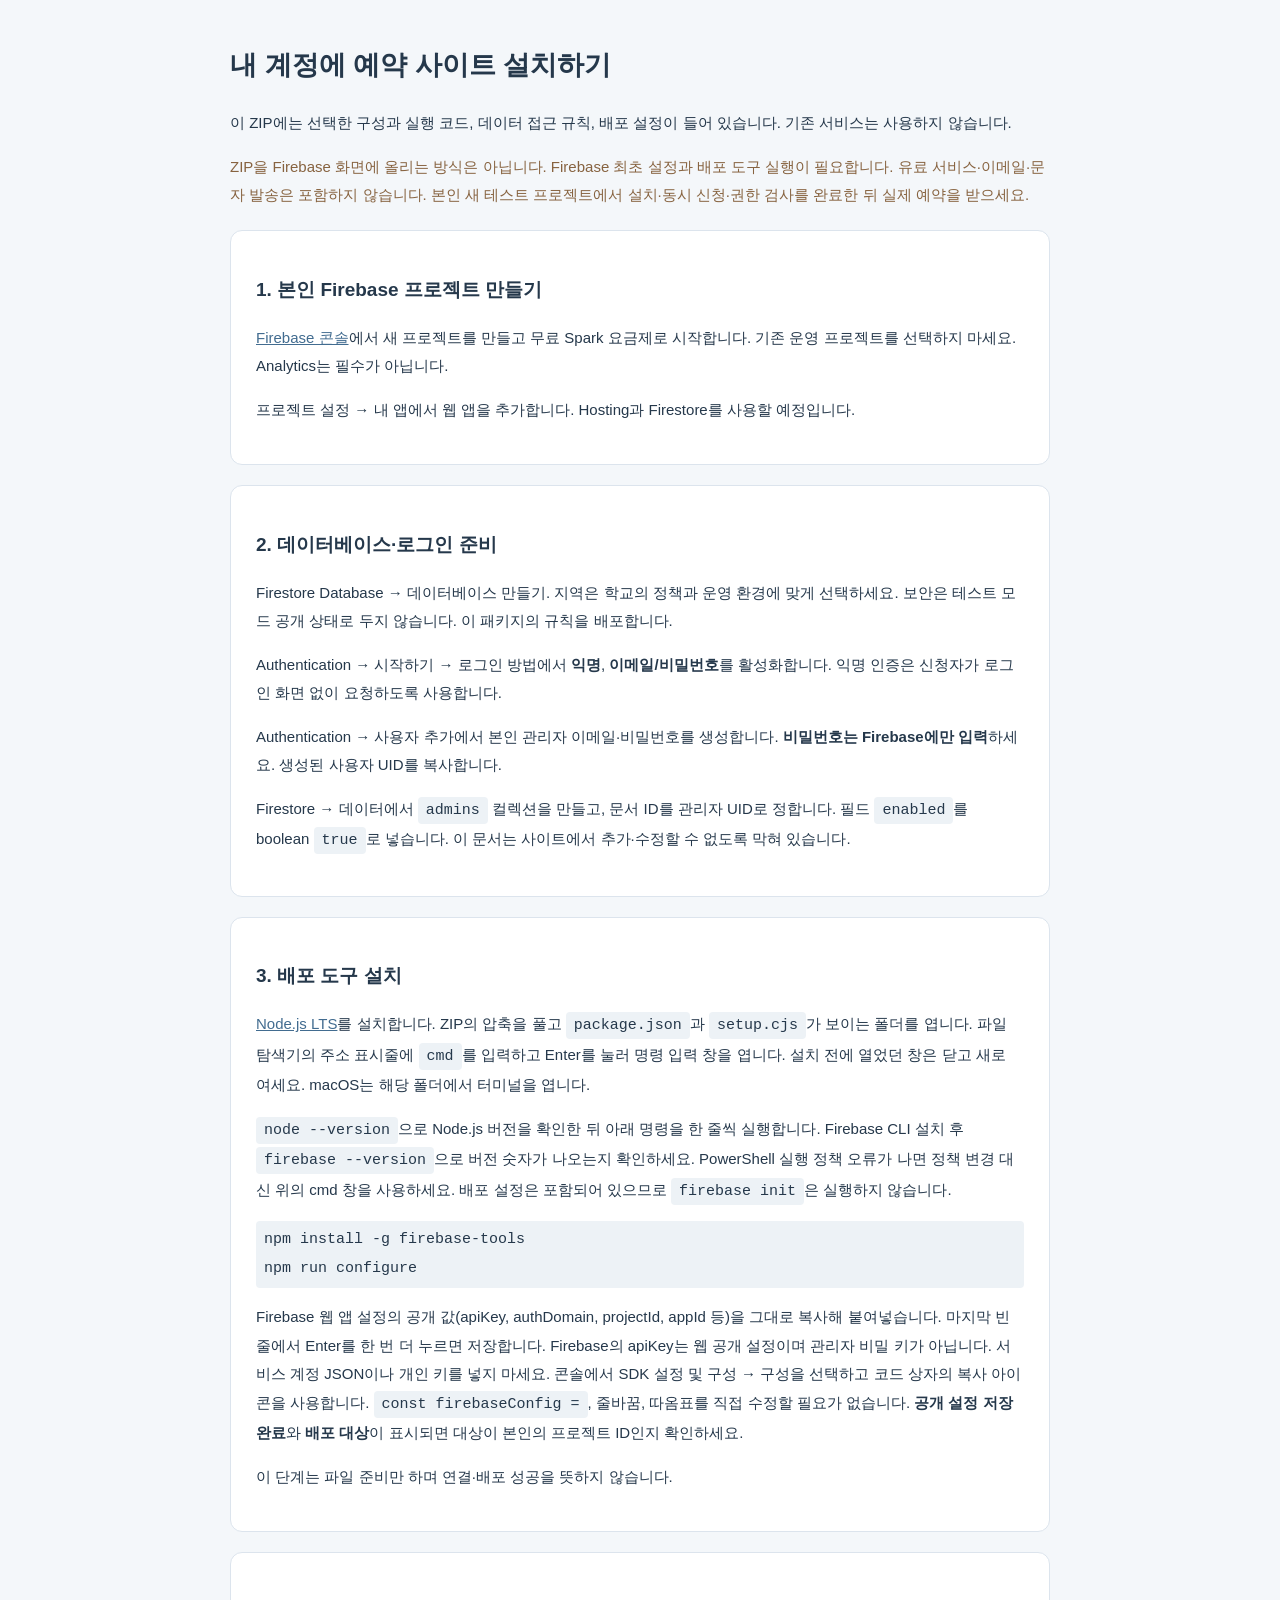
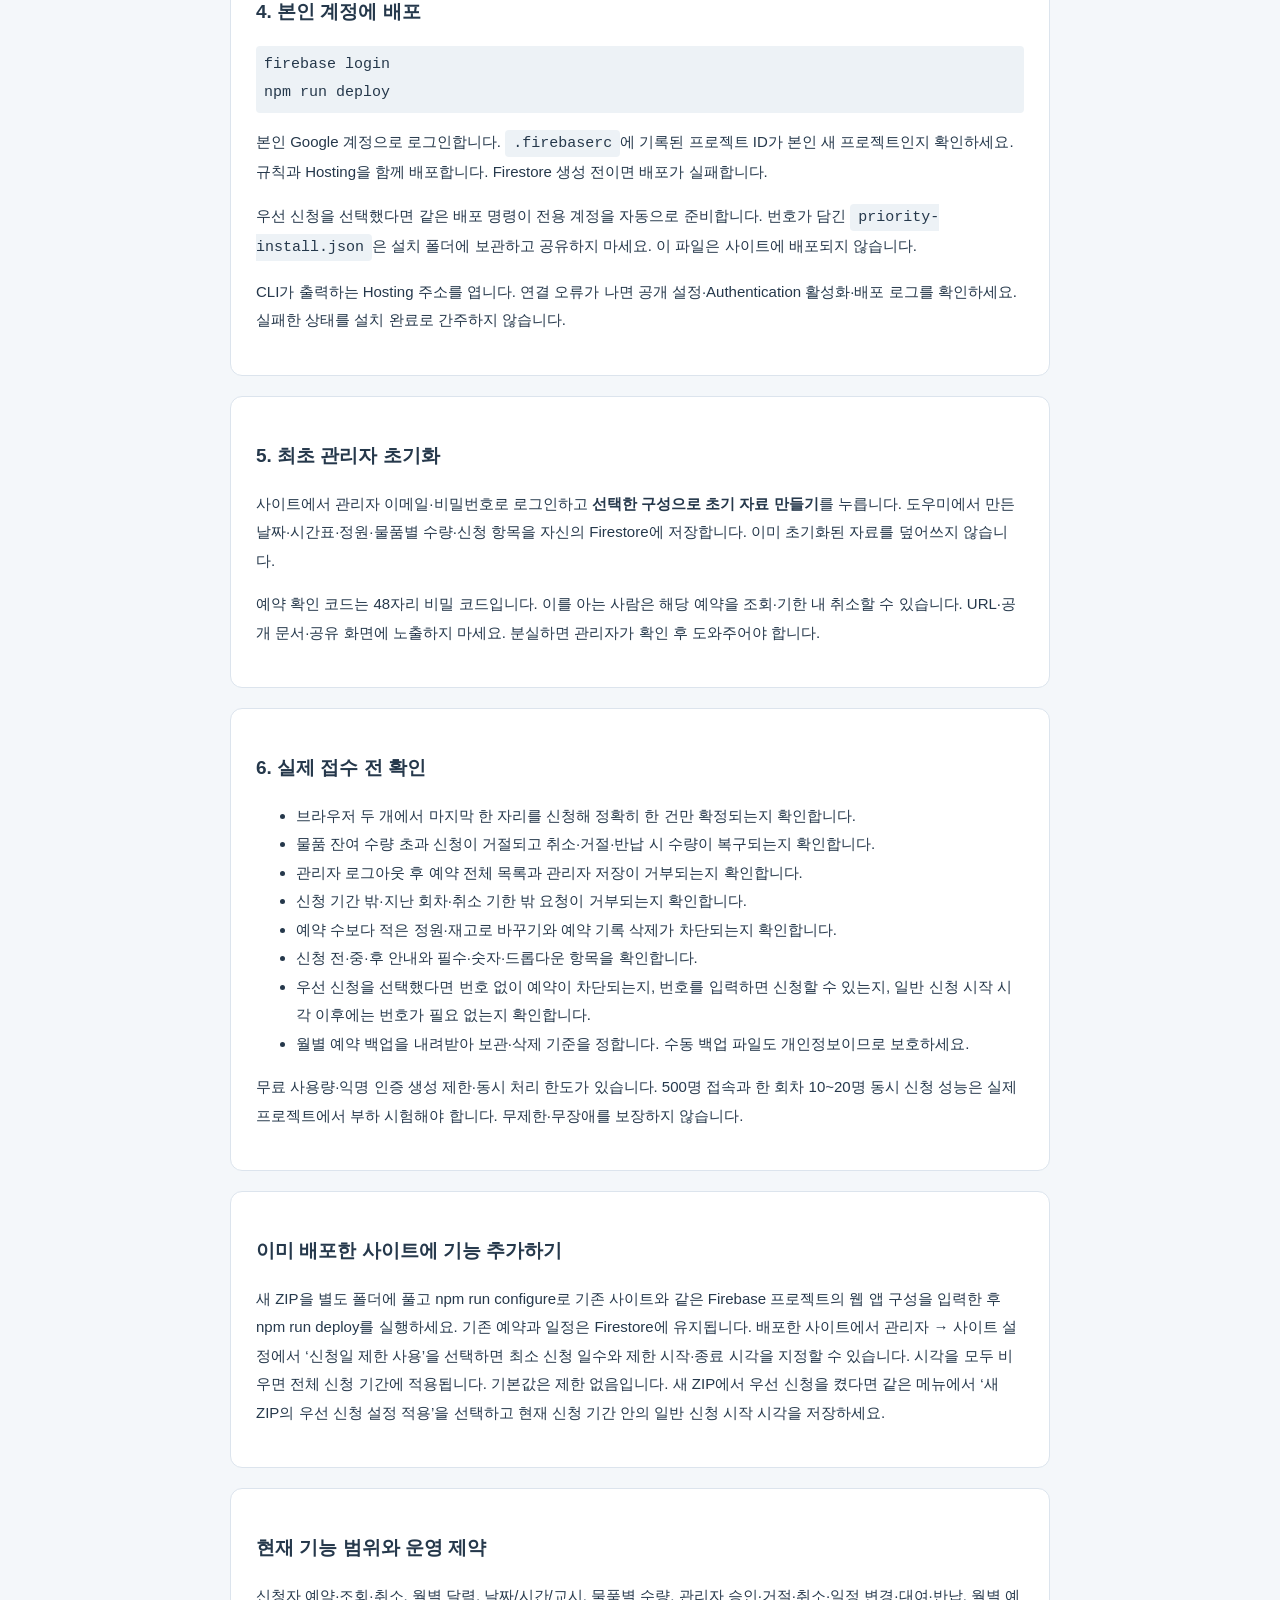
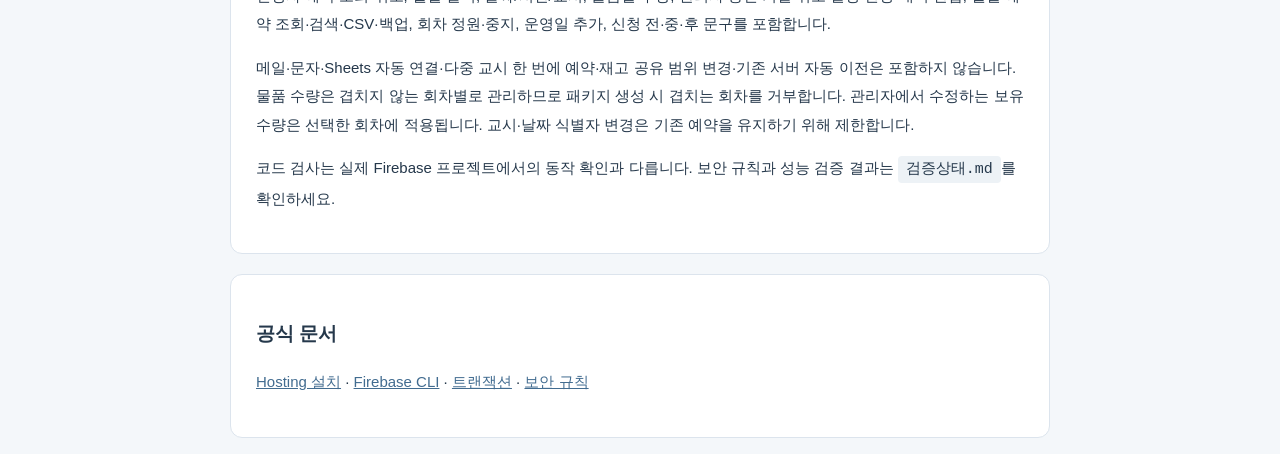
==== commit 00761cd2: "Add optional priority booking, date limits, and Gmail setup" ====
--- a/firebase-template/시작하기.html
+++ b/firebase-template/시작하기.html
@@ -1,3 +1,3 @@
 <!doctype html><html lang="ko"><meta charset="utf-8"><meta name="viewport" content="width=device-width,initial-scale=1"><title>내 Firebase에 예약 사이트 설치하기</title><style>body{font:15px/1.9 'Malgun Gothic',sans-serif;margin:40px auto;max-width:820px;padding:0 22px;color:#25384b;background:#f4f7fa}section{background:#fff;padding:25px;margin:20px 0;border:1px solid #dce4ed;border-radius:12px}h1{font-size:27px}h2{font-size:19px}code,pre{background:#edf2f6;padding:5px 8px;border-radius:4px;white-space:pre-wrap}a{color:#426c90}.note{color:#876340}</style><h1>내 계정에 예약 사이트 설치하기</h1><p>이 ZIP에는 선택한 구성과 실행 코드, 데이터 접근 규칙, 배포 설정이 들어 있습니다. 기존 서비스는 사용하지 않습니다.</p><p class="note">ZIP을 Firebase 화면에 올리는 방식은 아닙니다. Firebase 최초 설정과 배포 도구 실행이 필요합니다. 유료 서비스·이메일·문자 발송은 포함하지 않습니다. 본인 새 테스트 프로젝트에서 설치·동시 신청·권한 검사를 완료한 뒤 실제 예약을 받으세요.</p><section><h2>1. 본인 Firebase 프로젝트 만들기</h2><p><a href="https://console.firebase.google.com/" target="_blank" rel="noopener">Firebase 콘솔</a>에서 새 프로젝트를 만들고 무료 Spark 요금제로 시작합니다. 기존 운영 프로젝트를 선택하지 마세요. Analytics는 필수가 아닙니다.</p><p>프로젝트 설정 → 내 앱에서 웹 앱을 추가합니다. Hosting과 Firestore를 사용할 예정입니다.</p></section><section><h2>2. 데이터베이스·로그인 준비</h2><p>Firestore Database → 데이터베이스 만들기. 지역은 학교의 정책과 운영 환경에 맞게 선택하세요. 보안은 테스트 모드 공개 상태로 두지 않습니다. 이 패키지의 규칙을 배포합니다.</p><p>Authentication → 시작하기 → 로그인 방법에서 <strong>익명</strong>, <strong>이메일/비밀번호</strong>를 활성화합니다. 익명 인증은 신청자가 로그인 화면 없이 요청하도록 사용합니다.</p><p>Authentication → 사용자 추가에서 본인 관리자 이메일·비밀번호를 생성합니다. <strong>비밀번호는 Firebase에만 입력</strong>하세요. 생성된 사용자 UID를 복사합니다.</p><p>Firestore → 데이터에서 <code>admins</code> 컬렉션을 만들고, 문서 ID를 관리자 UID로 정합니다. 필드 <code>enabled</code>를 boolean <code>true</code>로 넣습니다. 이 문서는 사이트에서 추가·수정할 수 없도록 막혀 있습니다.</p></section><section><h2>3. 배포 도구 설치</h2><p><a href="https://nodejs.org/" target="_blank" rel="noopener">Node.js LTS</a>를 설치합니다. ZIP의 압축을 풀고 <code>package.json</code>과 <code>setup.cjs</code>가 보이는 폴더를 엽니다. 파일 탐색기의 주소 표시줄에 <code>cmd</code>를 입력하고 Enter를 눌러 명령 입력 창을 엽니다. 설치 전에 열었던 창은 닫고 새로 여세요. macOS는 해당 폴더에서 터미널을 엽니다.</p><p><code>node --version</code>으로 Node.js 버전을 확인한 뒤 아래 명령을 한 줄씩 실행합니다. Firebase CLI 설치 후 <code>firebase --version</code>으로 버전 숫자가 나오는지 확인하세요. PowerShell 실행 정책 오류가 나면 정책 변경 대신 위의 cmd 창을 사용하세요. 배포 설정은 포함되어 있으므로 <code>firebase init</code>은 실행하지 않습니다.</p><pre>npm install -g firebase-tools
 npm run configure</pre><p>Firebase 웹 앱 설정의 공개 값(apiKey, authDomain, projectId, appId 등)을 그대로 복사해 붙여넣습니다. 마지막 빈 줄에서 Enter를 한 번 더 누르면 저장합니다. Firebase의 apiKey는 웹 공개 설정이며 관리자 비밀 키가 아닙니다. 서비스 계정 JSON이나 개인 키를 넣지 마세요. 콘솔에서 SDK 설정 및 구성 → 구성을 선택하고 코드 상자의 복사 아이콘을 사용합니다. <code>const firebaseConfig =</code>, 줄바꿈, 따옴표를 직접 수정할 필요가 없습니다. <strong>공개 설정 저장 완료</strong>와 <strong>배포 대상</strong>이 표시되면 대상이 본인의 프로젝트 ID인지 확인하세요.</p><p>이 단계는 파일 준비만 하며 연결·배포 성공을 뜻하지 않습니다.</p></section><section><h2>4. 본인 계정에 배포</h2><pre>firebase login
-npm run deploy</pre><p>본인 Google 계정으로 로그인합니다. <code>.firebaserc</code>에 기록된 프로젝트 ID가 본인 새 프로젝트인지 확인하세요. 규칙과 Hosting을 함께 배포합니다. Firestore 생성 전이면 배포가 실패합니다.</p><p>CLI가 출력하는 Hosting 주소를 엽니다. 연결 오류가 나면 공개 설정·Authentication 활성화·배포 로그를 확인하세요. 실패한 상태를 설치 완료로 간주하지 않습니다.</p></section><section><h2>5. 최초 관리자 초기화</h2><p>사이트에서 관리자 이메일·비밀번호로 로그인하고 <strong>선택한 구성으로 초기 자료 만들기</strong>를 누릅니다. 도우미에서 만든 날짜·시간표·정원·물품별 수량·신청 항목을 자신의 Firestore에 저장합니다. 이미 초기화된 자료를 덮어쓰지 않습니다.</p><p>예약 확인 코드는 48자리 비밀 코드입니다. 이를 아는 사람은 해당 예약을 조회·기한 내 취소할 수 있습니다. URL·공개 문서·공유 화면에 노출하지 마세요. 분실하면 관리자가 확인 후 도와주어야 합니다.</p></section><section><h2>6. 실제 접수 전 확인</h2><ul><li>브라우저 두 개에서 마지막 한 자리를 신청해 정확히 한 건만 확정되는지 확인합니다.</li><li>물품 잔여 수량 초과 신청이 거절되고 취소·거절·반납 시 수량이 복구되는지 확인합니다.</li><li>관리자 로그아웃 후 예약 전체 목록과 관리자 저장이 거부되는지 확인합니다.</li><li>신청 기간 밖·지난 회차·취소 기한 밖 요청이 거부되는지 확인합니다.</li><li>예약 수보다 적은 정원·재고로 바꾸기와 예약 기록 삭제가 차단되는지 확인합니다.</li><li>신청 전·중·후 안내와 필수·숫자·드롭다운 항목을 확인합니다.</li><li>월별 예약 백업을 내려받아 보관·삭제 기준을 정합니다. 수동 백업 파일도 개인정보이므로 보호하세요.</li></ul><p>무료 사용량·익명 인증 생성 제한·동시 처리 한도가 있습니다. 500명 접속과 한 회차 10~20명 동시 신청 성능은 실제 프로젝트에서 부하 시험해야 합니다. 무제한·무장애를 보장하지 않습니다.</p></section><section><h2>현재 기능 범위와 운영 제약</h2><p>신청자 예약·조회·취소, 월별 달력, 날짜/시간/교시, 물품별 수량, 관리자 승인·거절·취소·일정 변경·대여·반납, 월별 예약 조회·검색·CSV·백업, 회차 정원·중지, 운영일 추가, 신청 전·중·후 문구를 포함합니다.</p><p>메일·문자·Sheets 자동 연결·다중 교시 한 번에 예약·재고 공유 범위 변경·기존 서버 자동 이전은 포함하지 않습니다. 물품 수량은 겹치지 않는 회차별로 관리하므로 패키지 생성 시 겹치는 회차를 거부합니다. 관리자에서 수정하는 보유 수량은 선택한 회차에 적용됩니다. 교시·날짜 식별자 변경은 기존 예약을 유지하기 위해 제한합니다.</p><p>코드 검사는 실제 Firebase 프로젝트에서의 동작 확인과 다릅니다. 보안 규칙과 성능 검증 결과는 <code>검증상태.md</code>를 확인하세요.</p></section><section><h2>공식 문서</h2><p><a href="https://firebase.google.com/docs/hosting/quickstart">Hosting 설치</a> · <a href="https://firebase.google.com/docs/cli">Firebase CLI</a> · <a href="https://firebase.google.com/docs/firestore/manage-data/transactions">트랜잭션</a> · <a href="https://firebase.google.com/docs/firestore/security/rules-conditions">보안 규칙</a></p></section></html>
+npm run deploy</pre><p>본인 Google 계정으로 로그인합니다. <code>.firebaserc</code>에 기록된 프로젝트 ID가 본인 새 프로젝트인지 확인하세요. 규칙과 Hosting을 함께 배포합니다. Firestore 생성 전이면 배포가 실패합니다.</p><p>우선 신청을 선택했다면 같은 배포 명령이 전용 계정을 자동으로 준비합니다. 번호가 담긴 <code>priority-install.json</code>은 설치 폴더에 보관하고 공유하지 마세요. 이 파일은 사이트에 배포되지 않습니다.</p><p>CLI가 출력하는 Hosting 주소를 엽니다. 연결 오류가 나면 공개 설정·Authentication 활성화·배포 로그를 확인하세요. 실패한 상태를 설치 완료로 간주하지 않습니다.</p></section><section><h2>5. 최초 관리자 초기화</h2><p>사이트에서 관리자 이메일·비밀번호로 로그인하고 <strong>선택한 구성으로 초기 자료 만들기</strong>를 누릅니다. 도우미에서 만든 날짜·시간표·정원·물품별 수량·신청 항목을 자신의 Firestore에 저장합니다. 이미 초기화된 자료를 덮어쓰지 않습니다.</p><p>예약 확인 코드는 48자리 비밀 코드입니다. 이를 아는 사람은 해당 예약을 조회·기한 내 취소할 수 있습니다. URL·공개 문서·공유 화면에 노출하지 마세요. 분실하면 관리자가 확인 후 도와주어야 합니다.</p></section><section><h2>6. 실제 접수 전 확인</h2><ul><li>브라우저 두 개에서 마지막 한 자리를 신청해 정확히 한 건만 확정되는지 확인합니다.</li><li>물품 잔여 수량 초과 신청이 거절되고 취소·거절·반납 시 수량이 복구되는지 확인합니다.</li><li>관리자 로그아웃 후 예약 전체 목록과 관리자 저장이 거부되는지 확인합니다.</li><li>신청 기간 밖·지난 회차·취소 기한 밖 요청이 거부되는지 확인합니다.</li><li>예약 수보다 적은 정원·재고로 바꾸기와 예약 기록 삭제가 차단되는지 확인합니다.</li><li>신청 전·중·후 안내와 필수·숫자·드롭다운 항목을 확인합니다.</li><li>우선 신청을 선택했다면 번호 없이 예약이 차단되는지, 번호를 입력하면 신청할 수 있는지, 일반 신청 시작 시각 이후에는 번호가 필요 없는지 확인합니다.</li><li>월별 예약 백업을 내려받아 보관·삭제 기준을 정합니다. 수동 백업 파일도 개인정보이므로 보호하세요.</li></ul><p>무료 사용량·익명 인증 생성 제한·동시 처리 한도가 있습니다. 500명 접속과 한 회차 10~20명 동시 신청 성능은 실제 프로젝트에서 부하 시험해야 합니다. 무제한·무장애를 보장하지 않습니다.</p></section><section><h2>이미 배포한 사이트에 기능 추가하기</h2><p>새 ZIP을 별도 폴더에 풀고 npm run configure로 기존 사이트와 같은 Firebase 프로젝트의 웹 앱 구성을 입력한 후 npm run deploy를 실행하세요. 기존 예약과 일정은 Firestore에 유지됩니다. 배포한 사이트에서 관리자 → 사이트 설정에서 ‘신청일 제한 사용’을 선택하면 최소 신청 일수와 제한 시작·종료 시각을 지정할 수 있습니다. 시각을 모두 비우면 전체 신청 기간에 적용됩니다. 기본값은 제한 없음입니다. 새 ZIP에서 우선 신청을 켰다면 같은 메뉴에서 ‘새 ZIP의 우선 신청 설정 적용’을 선택하고 현재 신청 기간 안의 일반 신청 시작 시각을 저장하세요.</p></section><section><h2>현재 기능 범위와 운영 제약</h2><p>신청자 예약·조회·취소, 월별 달력, 날짜/시간/교시, 물품별 수량, 관리자 승인·거절·취소·일정 변경·대여·반납, 월별 예약 조회·검색·CSV·백업, 회차 정원·중지, 운영일 추가, 신청 전·중·후 문구를 포함합니다.</p><p>메일·문자·Sheets 자동 연결·다중 교시 한 번에 예약·재고 공유 범위 변경·기존 서버 자동 이전은 포함하지 않습니다. 물품 수량은 겹치지 않는 회차별로 관리하므로 패키지 생성 시 겹치는 회차를 거부합니다. 관리자에서 수정하는 보유 수량은 선택한 회차에 적용됩니다. 교시·날짜 식별자 변경은 기존 예약을 유지하기 위해 제한합니다.</p><p>코드 검사는 실제 Firebase 프로젝트에서의 동작 확인과 다릅니다. 보안 규칙과 성능 검증 결과는 <code>검증상태.md</code>를 확인하세요.</p></section><section><h2>공식 문서</h2><p><a href="https://firebase.google.com/docs/hosting/quickstart">Hosting 설치</a> · <a href="https://firebase.google.com/docs/cli">Firebase CLI</a> · <a href="https://firebase.google.com/docs/firestore/manage-data/transactions">트랜잭션</a> · <a href="https://firebase.google.com/docs/firestore/security/rules-conditions">보안 규칙</a></p></section></html>
